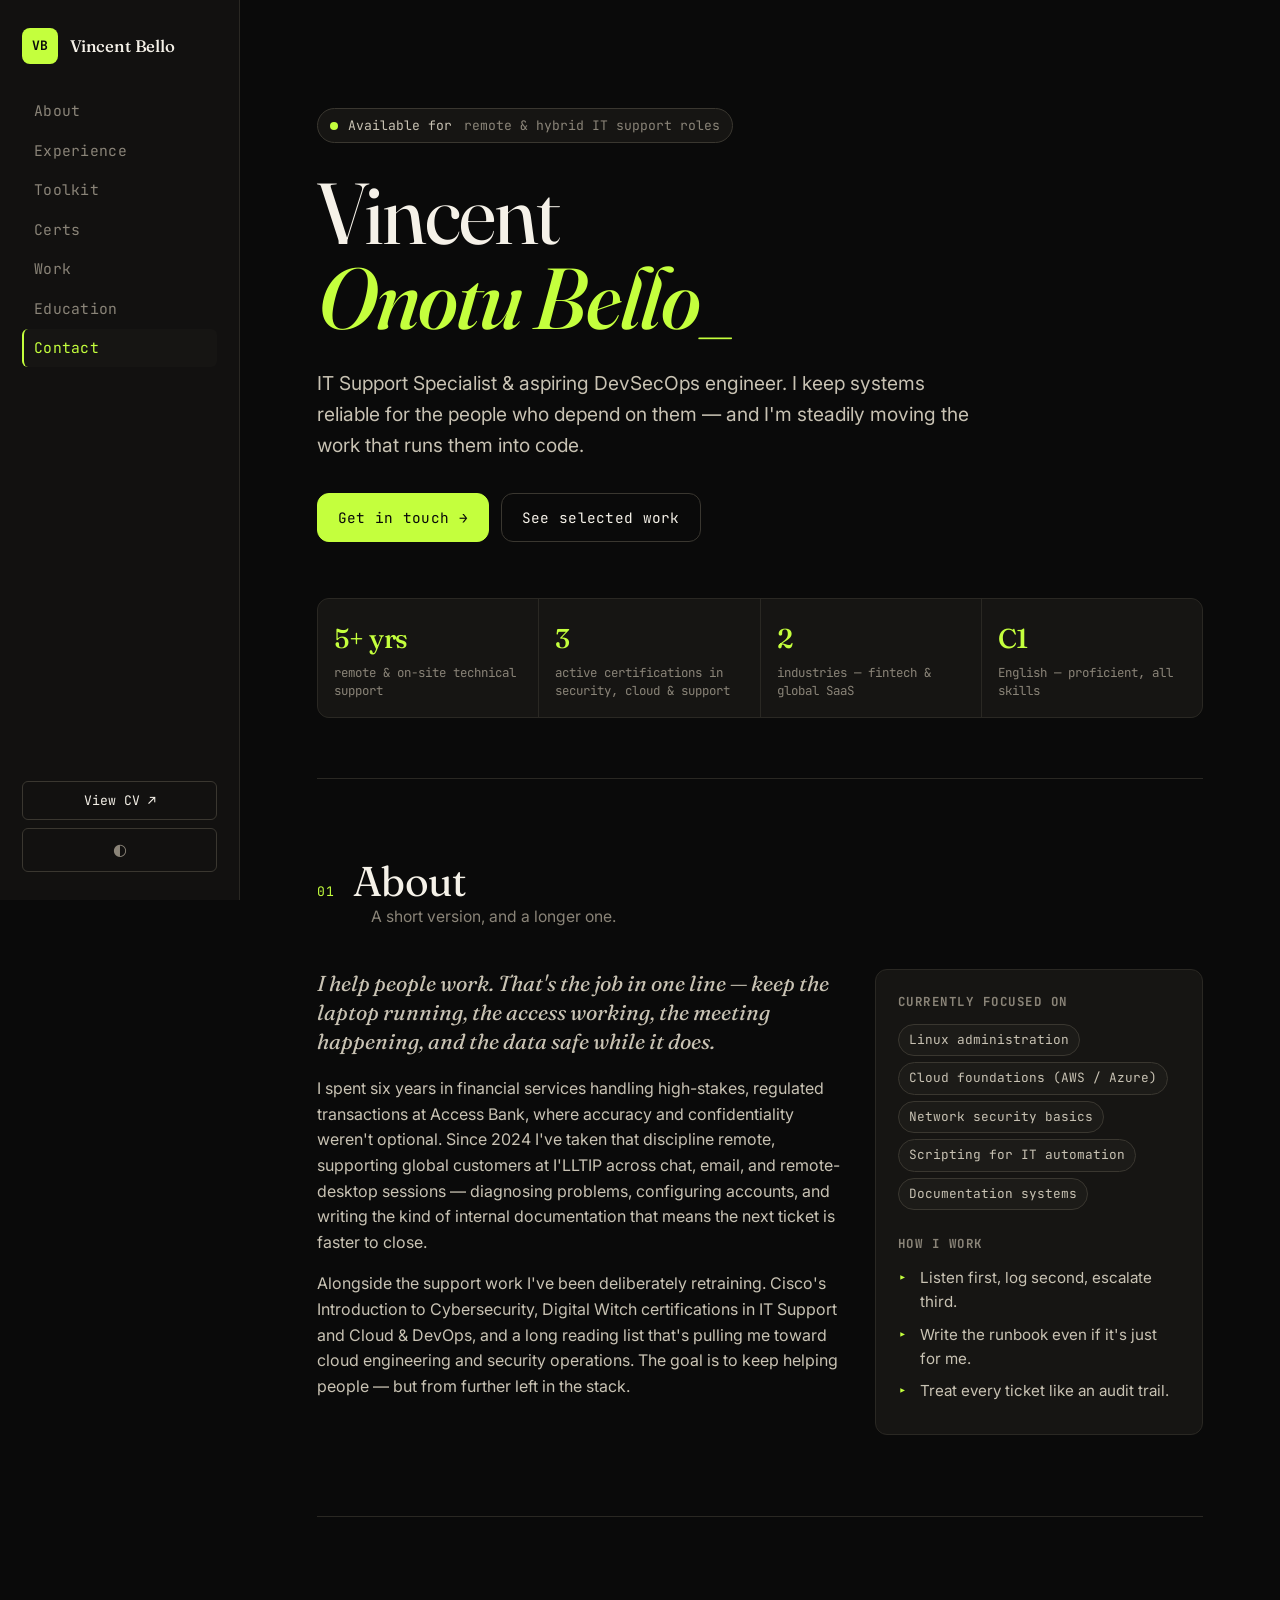
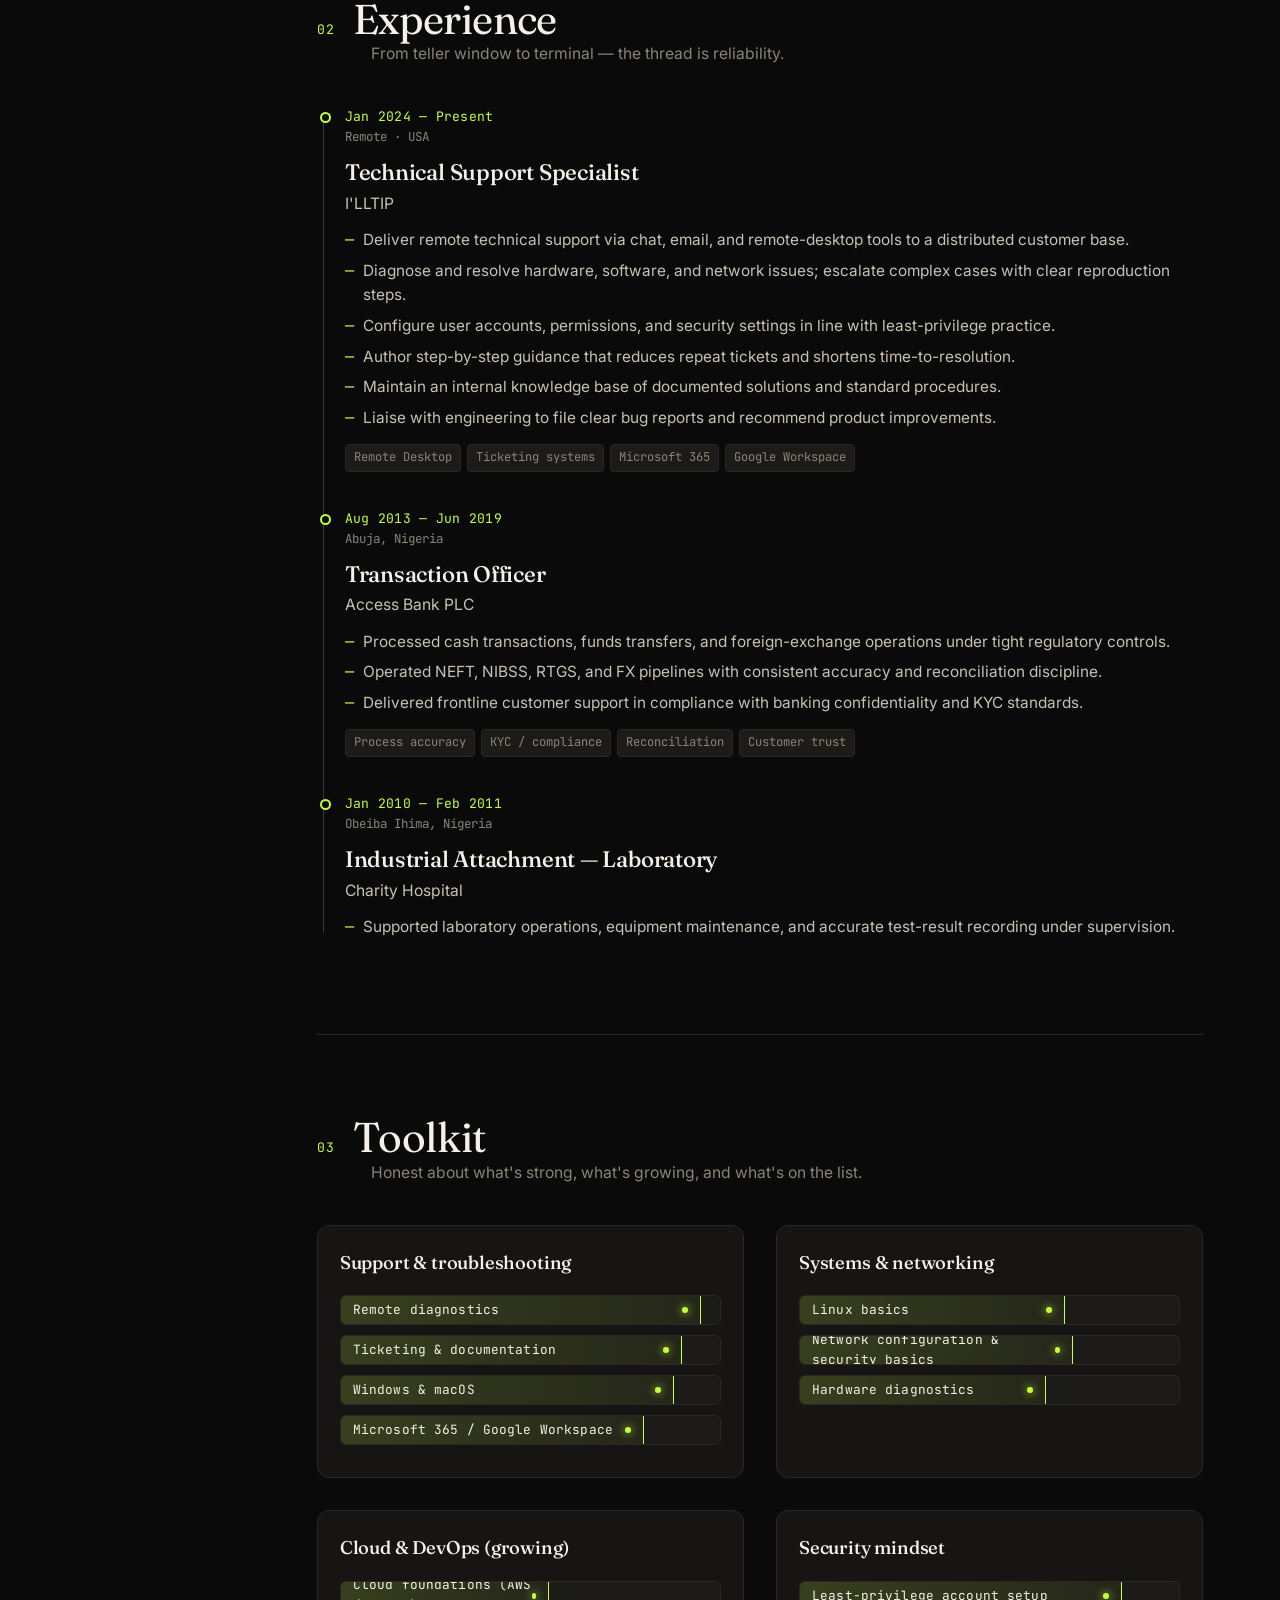
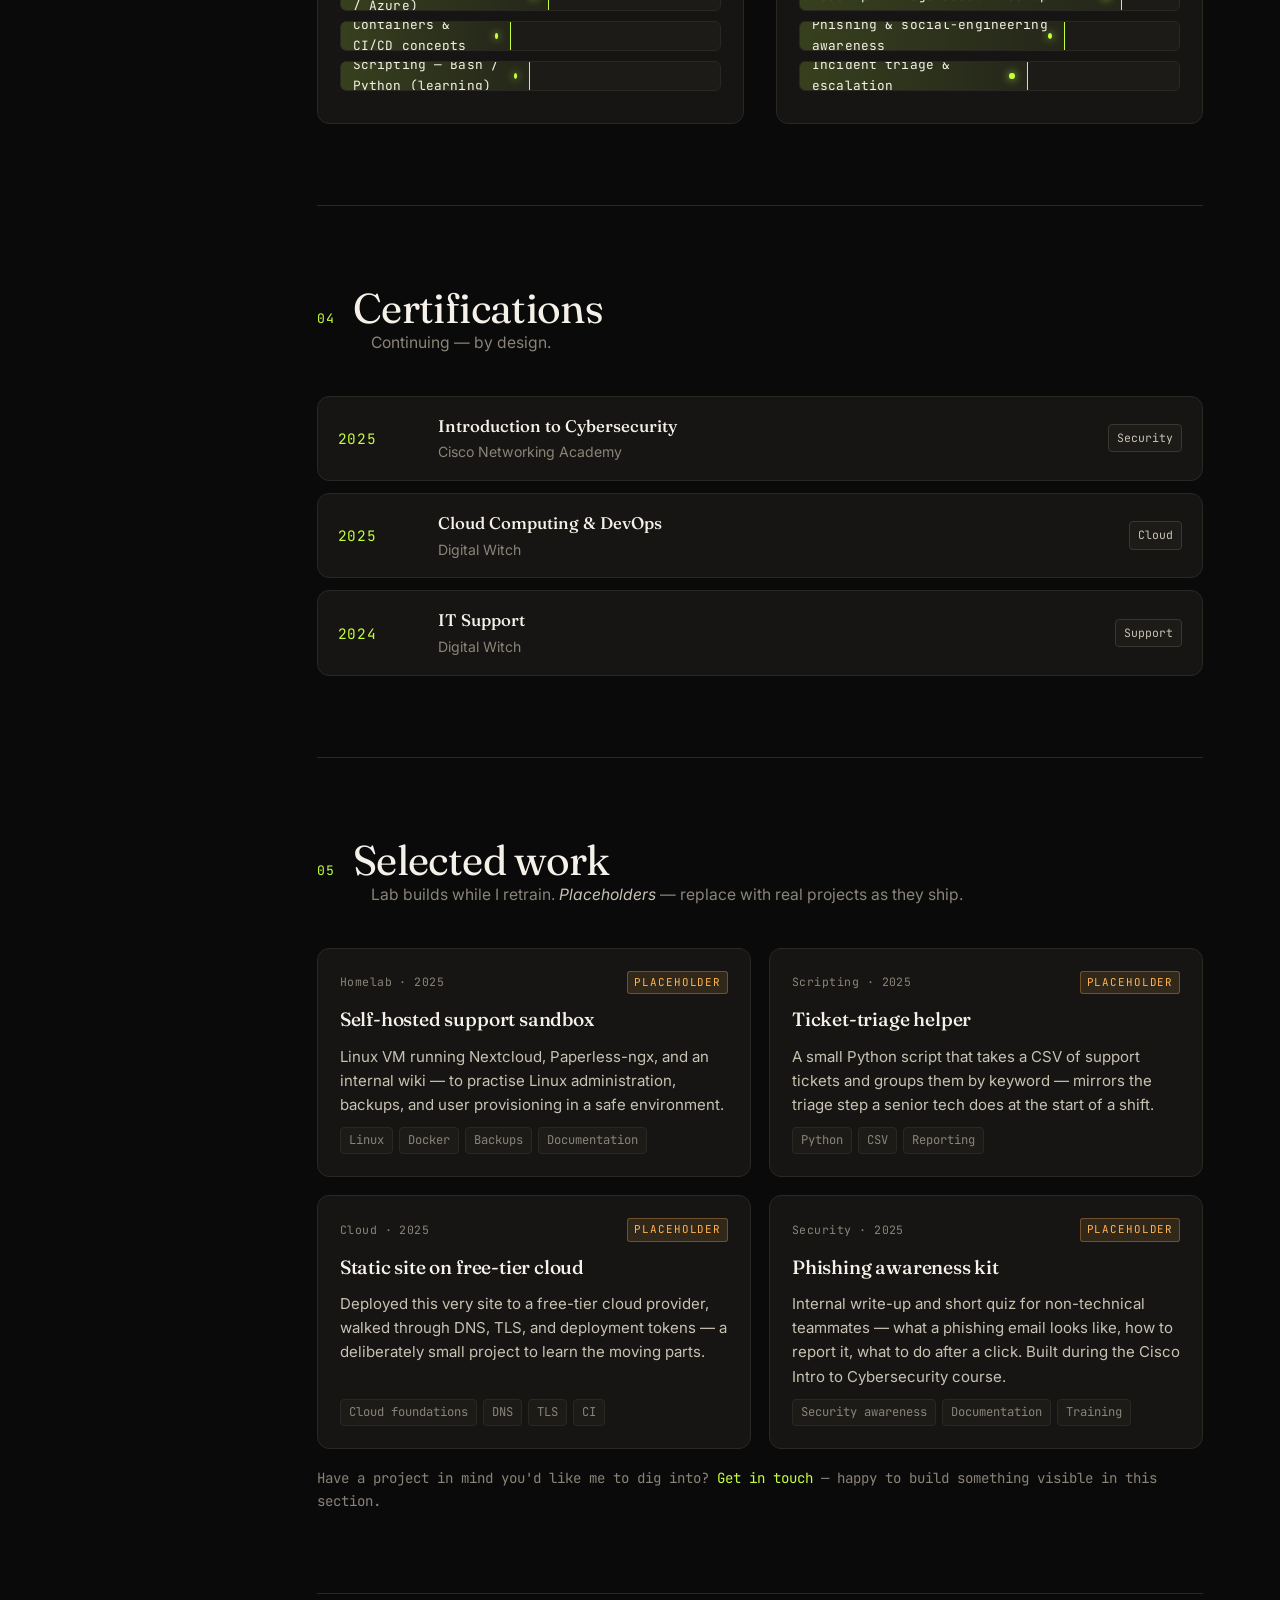
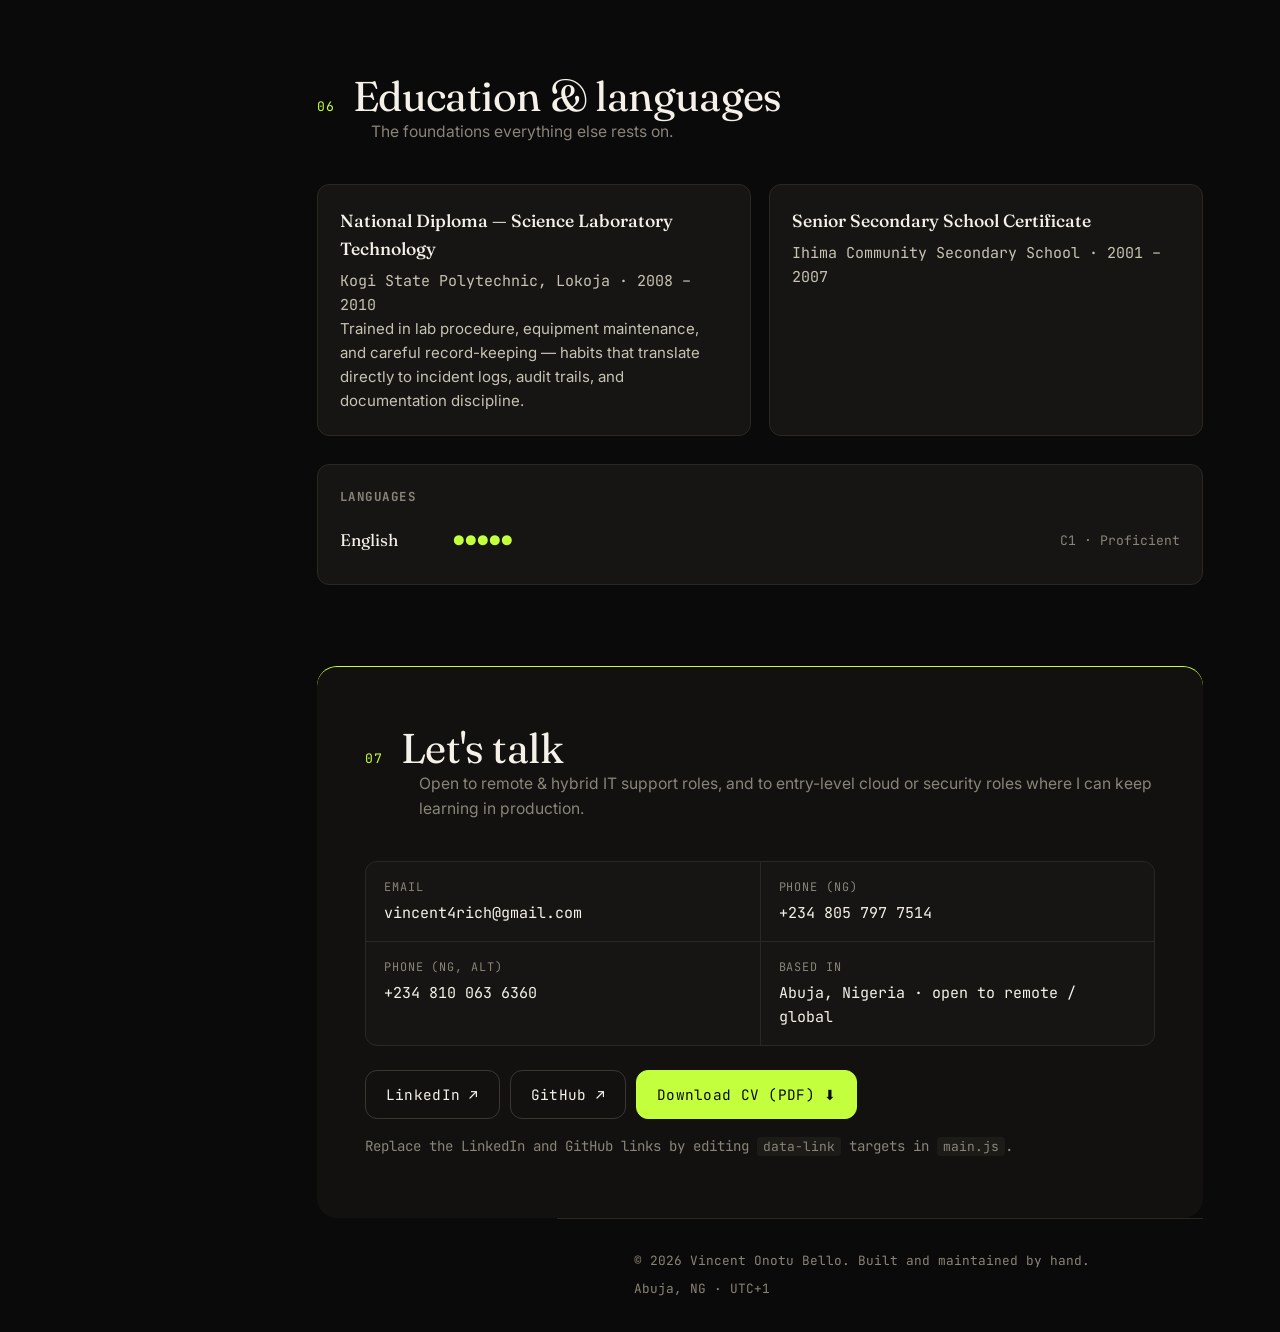
==== index.html @ 82b02435 "Add modern resume + portfolio site Single-page site with CV and portfolio sections. Original design " ====
<!doctype html>
<html lang="en">
<head>
  <meta charset="utf-8" />
  <meta name="viewport" content="width=device-width, initial-scale=1, viewport-fit=cover" />
  <meta name="theme-color" content="#0a0a0a" />
  <title>Vincent Onotu Bello — IT Support, Cloud &amp; Cybersecurity</title>
  <meta name="description" content="Vincent Onotu Bello — IT Support Specialist and aspiring DevSecOps engineer. Remote troubleshooting, cloud fundamentals, and security-first support for global teams." />
  <meta name="author" content="Vincent Onotu Bello" />
  <meta property="og:type" content="website" />
  <meta property="og:title" content="Vincent Onotu Bello — IT Support, Cloud &amp; Cybersecurity" />
  <meta property="og:description" content="Remote-first technical support specialist transitioning into cloud and cybersecurity engineering." />

  <link rel="preconnect" href="https://fonts.googleapis.com" />
  <link rel="preconnect" href="https://fonts.gstatic.com" crossorigin />
  <link href="https://fonts.googleapis.com/css2?family=Fraunces:opsz,wght@9..144,400;9..144,500;9..144,700&family=Inter:wght@400;500;600;700&family=JetBrains+Mono:wght@400;500&display=swap" rel="stylesheet" />

  <link rel="stylesheet" href="styles.css" />
  <link rel="icon" href="data:image/svg+xml,%3Csvg xmlns='http://www.w3.org/2000/svg' viewBox='0 0 32 32'%3E%3Crect width='32' height='32' rx='8' fill='%230a0a0a'/%3E%3Ctext x='16' y='22' font-family='monospace' font-size='16' font-weight='700' text-anchor='middle' fill='%23c4ff3d'%3EVB%3C/text%3E%3C/svg%3E" />
</head>
<body>
  <a class="skip-link" href="#main">Skip to content</a>

  <aside class="rail" aria-label="Primary navigation">
    <a href="#top" class="rail__brand" aria-label="Vincent Bello — home">
      <span class="rail__brand-mark" aria-hidden="true">VB</span>
      <span class="rail__brand-text">Vincent Bello</span>
    </a>
    <nav class="rail__nav">
      <a href="#about" data-nav>About</a>
      <a href="#experience" data-nav>Experience</a>
      <a href="#toolkit" data-nav>Toolkit</a>
      <a href="#certs" data-nav>Certs</a>
      <a href="#work" data-nav>Work</a>
      <a href="#education" data-nav>Education</a>
      <a href="#contact" data-nav>Contact</a>
    </nav>
    <div class="rail__foot">
      <a class="rail__cv" href="cv.html" target="_blank" rel="noopener">View CV ↗</a>
      <button class="rail__theme" type="button" aria-label="Toggle theme" data-theme-toggle>
        <span aria-hidden="true">◐</span>
      </button>
    </div>
  </aside>

  <main id="main">
    <header id="top" class="hero">
      <div class="hero__meta">
        <span class="status-dot" aria-hidden="true"></span>
        <span><span class="status-dot__label">Available for</span> remote &amp; hybrid IT support roles</span>
      </div>

      <h1 class="hero__title">
        <span class="hero__line">Vincent</span>
        <span class="hero__line hero__line--accent">Onotu Bello<span class="hero__cursor" aria-hidden="true">_</span></span>
      </h1>

      <p class="hero__tag">
        IT Support Specialist &amp; aspiring DevSecOps engineer. I keep systems reliable for the people who depend on them — and I'm steadily moving the work that runs them into code.
      </p>

      <div class="hero__cta">
        <a class="btn btn--primary" href="#contact">Get in touch →</a>
        <a class="btn btn--ghost" href="#work">See selected work</a>
      </div>

      <dl class="hero__stats" aria-label="Quick facts">
        <div><dt>5+ yrs</dt><dd>remote &amp; on-site technical support</dd></div>
        <div><dt>3</dt><dd>active certifications in security, cloud &amp; support</dd></div>
        <div><dt>2</dt><dd>industries — fintech &amp; global SaaS</dd></div>
        <div><dt>C1</dt><dd>English — proficient, all skills</dd></div>
      </dl>
    </header>

    <section id="about" class="section">
      <header class="section__head">
        <span class="section__num">01</span>
        <h2 class="section__title">About</h2>
        <p class="section__sub">A short version, and a longer one.</p>
      </header>

      <div class="about">
        <div class="about__card">
          <p class="about__lede">
            I help people work. That's the job in one line — keep the laptop running, the access working, the meeting happening, and the data safe while it does.
          </p>
          <p>
            I spent six years in financial services handling high-stakes, regulated transactions at Access Bank, where accuracy and confidentiality weren't optional. Since 2024 I've taken that discipline remote, supporting global customers at I'LLTIP across chat, email, and remote-desktop sessions — diagnosing problems, configuring accounts, and writing the kind of internal documentation that means the next ticket is faster to close.
          </p>
          <p>
            Alongside the support work I've been deliberately retraining. Cisco's Introduction to Cybersecurity, Digital Witch certifications in IT Support and Cloud &amp; DevOps, and a long reading list that's pulling me toward cloud engineering and security operations. The goal is to keep helping people — but from further left in the stack.
          </p>
        </div>

        <aside class="about__side">
          <h3>Currently focused on</h3>
          <ul class="chips">
            <li>Linux administration</li>
            <li>Cloud foundations (AWS / Azure)</li>
            <li>Network security basics</li>
            <li>Scripting for IT automation</li>
            <li>Documentation systems</li>
          </ul>
          <h3>How I work</h3>
          <ul class="ticks">
            <li>Listen first, log second, escalate third.</li>
            <li>Write the runbook even if it's just for me.</li>
            <li>Treat every ticket like an audit trail.</li>
          </ul>
        </aside>
      </div>
    </section>

    <section id="experience" class="section">
      <header class="section__head">
        <span class="section__num">02</span>
        <h2 class="section__title">Experience</h2>
        <p class="section__sub">From teller window to terminal — the thread is reliability.</p>
      </header>

      <ol class="timeline">
        <li class="timeline__item">
          <div class="timeline__when">Jan 2024 — Present</div>
          <div class="timeline__where">Remote · USA</div>
          <h3 class="timeline__role">Technical Support Specialist</h3>
          <p class="timeline__org">I'LLTIP</p>
          <ul class="timeline__points">
            <li>Deliver remote technical support via chat, email, and remote-desktop tools to a distributed customer base.</li>
            <li>Diagnose and resolve hardware, software, and network issues; escalate complex cases with clear reproduction steps.</li>
            <li>Configure user accounts, permissions, and security settings in line with least-privilege practice.</li>
            <li>Author step-by-step guidance that reduces repeat tickets and shortens time-to-resolution.</li>
            <li>Maintain an internal knowledge base of documented solutions and standard procedures.</li>
            <li>Liaise with engineering to file clear bug reports and recommend product improvements.</li>
          </ul>
          <ul class="tag-list" aria-label="Tools used">
            <li>Remote Desktop</li><li>Ticketing systems</li><li>Microsoft 365</li><li>Google Workspace</li>
          </ul>
        </li>

        <li class="timeline__item">
          <div class="timeline__when">Aug 2013 — Jun 2019</div>
          <div class="timeline__where">Abuja, Nigeria</div>
          <h3 class="timeline__role">Transaction Officer</h3>
          <p class="timeline__org">Access Bank PLC</p>
          <ul class="timeline__points">
            <li>Processed cash transactions, funds transfers, and foreign-exchange operations under tight regulatory controls.</li>
            <li>Operated NEFT, NIBSS, RTGS, and FX pipelines with consistent accuracy and reconciliation discipline.</li>
            <li>Delivered frontline customer support in compliance with banking confidentiality and KYC standards.</li>
          </ul>
          <ul class="tag-list" aria-label="Skills applied">
            <li>Process accuracy</li><li>KYC / compliance</li><li>Reconciliation</li><li>Customer trust</li>
          </ul>
        </li>

        <li class="timeline__item">
          <div class="timeline__when">Jan 2010 — Feb 2011</div>
          <div class="timeline__where">Obeiba Ihima, Nigeria</div>
          <h3 class="timeline__role">Industrial Attachment — Laboratory</h3>
          <p class="timeline__org">Charity Hospital</p>
          <ul class="timeline__points">
            <li>Supported laboratory operations, equipment maintenance, and accurate test-result recording under supervision.</li>
          </ul>
        </li>
      </ol>
    </section>

    <section id="toolkit" class="section">
      <header class="section__head">
        <span class="section__num">03</span>
        <h2 class="section__title">Toolkit</h2>
        <p class="section__sub">Honest about what's strong, what's growing, and what's on the list.</p>
      </header>

      <div class="toolkit">
        <article class="toolkit__group">
          <h3>Support &amp; troubleshooting</h3>
          <div class="bar"><span style="--w:95%"><i>Remote diagnostics</i><b></b></span></div>
          <div class="bar"><span style="--w:90%"><i>Ticketing &amp; documentation</i><b></b></span></div>
          <div class="bar"><span style="--w:88%"><i>Windows &amp; macOS</i><b></b></span></div>
          <div class="bar"><span style="--w:80%"><i>Microsoft 365 / Google Workspace</i><b></b></span></div>
        </article>

        <article class="toolkit__group">
          <h3>Systems &amp; networking</h3>
          <div class="bar"><span style="--w:70%"><i>Linux basics</i><b></b></span></div>
          <div class="bar"><span style="--w:72%"><i>Network configuration &amp; security basics</i><b></b></span></div>
          <div class="bar"><span style="--w:65%"><i>Hardware diagnostics</i><b></b></span></div>
        </article>

        <article class="toolkit__group">
          <h3>Cloud &amp; DevOps (growing)</h3>
          <div class="bar"><span style="--w:55%"><i>Cloud foundations (AWS / Azure)</i><b></b></span></div>
          <div class="bar"><span style="--w:45%"><i>Containers &amp; CI/CD concepts</i><b></b></span></div>
          <div class="bar"><span style="--w:50%"><i>Scripting — Bash / Python (learning)</i><b></b></span></div>
        </article>

        <article class="toolkit__group">
          <h3>Security mindset</h3>
          <div class="bar"><span style="--w:85%"><i>Least-privilege account setup</i><b></b></span></div>
          <div class="bar"><span style="--w:70%"><i>Phishing &amp; social-engineering awareness</i><b></b></span></div>
          <div class="bar"><span style="--w:60%"><i>Incident triage &amp; escalation</i><b></b></span></div>
        </article>
      </div>
    </section>

    <section id="certs" class="section">
      <header class="section__head">
        <span class="section__num">04</span>
        <h2 class="section__title">Certifications</h2>
        <p class="section__sub">Continuing — by design.</p>
      </header>

      <ul class="certs">
        <li>
          <div class="certs__year">2025</div>
          <div>
            <h3>Introduction to Cybersecurity</h3>
            <p>Cisco Networking Academy</p>
          </div>
          <span class="certs__tag">Security</span>
        </li>
        <li>
          <div class="certs__year">2025</div>
          <div>
            <h3>Cloud Computing &amp; DevOps</h3>
            <p>Digital Witch</p>
          </div>
          <span class="certs__tag">Cloud</span>
        </li>
        <li>
          <div class="certs__year">2024</div>
          <div>
            <h3>IT Support</h3>
            <p>Digital Witch</p>
          </div>
          <span class="certs__tag">Support</span>
        </li>
      </ul>
    </section>

    <section id="work" class="section">
      <header class="section__head">
        <span class="section__num">05</span>
        <h2 class="section__title">Selected work</h2>
        <p class="section__sub">Lab builds while I retrain. <em>Placeholders</em> — replace with real projects as they ship.</p>
      </header>

      <div class="grid">
        <article class="card">
          <div class="card__head">
            <span class="card__badge">Homelab · 2025</span>
            <span class="card__pin" title="Placeholder">placeholder</span>
          </div>
          <h3>Self-hosted support sandbox</h3>
          <p>Linux VM running Nextcloud, Paperless-ngx, and an internal wiki — to practise Linux administration, backups, and user provisioning in a safe environment.</p>
          <ul class="tag-list"><li>Linux</li><li>Docker</li><li>Backups</li><li>Documentation</li></ul>
        </article>

        <article class="card">
          <div class="card__head">
            <span class="card__badge">Scripting · 2025</span>
            <span class="card__pin" title="Placeholder">placeholder</span>
          </div>
          <h3>Ticket-triage helper</h3>
          <p>A small Python script that takes a CSV of support tickets and groups them by keyword — mirrors the triage step a senior tech does at the start of a shift.</p>
          <ul class="tag-list"><li>Python</li><li>CSV</li><li>Reporting</li></ul>
        </article>

        <article class="card">
          <div class="card__head">
            <span class="card__badge">Cloud · 2025</span>
            <span class="card__pin" title="Placeholder">placeholder</span>
          </div>
          <h3>Static site on free-tier cloud</h3>
          <p>Deployed this very site to a free-tier cloud provider, walked through DNS, TLS, and deployment tokens — a deliberately small project to learn the moving parts.</p>
          <ul class="tag-list"><li>Cloud foundations</li><li>DNS</li><li>TLS</li><li>CI</li></ul>
        </article>

        <article class="card">
          <div class="card__head">
            <span class="card__badge">Security · 2025</span>
            <span class="card__pin" title="Placeholder">placeholder</span>
          </div>
          <h3>Phishing awareness kit</h3>
          <p>Internal write-up and short quiz for non-technical teammates — what a phishing email looks like, how to report it, what to do after a click. Built during the Cisco Intro to Cybersecurity course.</p>
          <ul class="tag-list"><li>Security awareness</li><li>Documentation</li><li>Training</li></ul>
        </article>
      </div>

      <p class="muted">Have a project in mind you'd like me to dig into? <a href="#contact">Get in touch</a> — happy to build something visible in this section.</p>
    </section>

    <section id="education" class="section">
      <header class="section__head">
        <span class="section__num">06</span>
        <h2 class="section__title">Education &amp; languages</h2>
        <p class="section__sub">The foundations everything else rests on.</p>
      </header>

      <div class="edu">
        <article>
          <h3>National Diploma — Science Laboratory Technology</h3>
          <p class="muted">Kogi State Polytechnic, Lokoja · 2008 – 2010</p>
          <p>Trained in lab procedure, equipment maintenance, and careful record-keeping — habits that translate directly to incident logs, audit trails, and documentation discipline.</p>
        </article>
        <article>
          <h3>Senior Secondary School Certificate</h3>
          <p class="muted">Ihima Community Secondary School · 2001 – 2007</p>
        </article>
      </div>

      <div class="lang">
        <h3>Languages</h3>
        <ul class="lang__list">
          <li><span>English</span><span aria-hidden="true">●●●●●</span><em>C1 · Proficient</em></li>
        </ul>
      </div>
    </section>

    <section id="contact" class="section section--cta">
      <header class="section__head">
        <span class="section__num">07</span>
        <h2 class="section__title">Let's talk</h2>
        <p class="section__sub">Open to remote &amp; hybrid IT support roles, and to entry-level cloud or security roles where I can keep learning in production.</p>
      </header>

      <div class="contact">
        <a class="contact__row" href="mailto:vincent4rich@gmail.com">
          <span class="contact__label">Email</span>
          <span class="contact__value">vincent4rich@gmail.com</span>
        </a>
        <a class="contact__row" href="tel:+2348057977514">
          <span class="contact__label">Phone (NG)</span>
          <span class="contact__value">+234 805 797 7514</span>
        </a>
        <a class="contact__row" href="tel:+234810636360">
          <span class="contact__label">Phone (NG, alt)</span>
          <span class="contact__value">+234 810 063 6360</span>
        </a>
        <div class="contact__row">
          <span class="contact__label">Based in</span>
          <span class="contact__value">Abuja, Nigeria · open to remote / global</span>
        </div>
      </div>

      <div class="contact__socials">
        <a class="btn btn--ghost" href="#" data-link="linkedin" rel="noopener">LinkedIn ↗</a>
        <a class="btn btn--ghost" href="#" data-link="github" rel="noopener">GitHub ↗</a>
        <a class="btn btn--primary" href="cv.html" target="_blank" rel="noopener">Download CV (PDF) ⬇</a>
      </div>
      <p class="muted contact__note">Replace the LinkedIn and GitHub links by editing <code>data-link</code> targets in <code>main.js</code>.</p>
    </section>

    <footer class="foot">
      <p>© <span data-year>2025</span> Vincent Onotu Bello. Built and maintained by hand.</p>
      <p class="foot__meta">Abuja, NG · UTC+1</p>
    </footer>
  </main>

  <script src="main.js" defer></script>
</body>
</html>
---- styles.css ----
/* =========================================================
   Vincent Onotu Bello — Resume + Portfolio
   Original design. Dark editorial with lime accent.
   ========================================================= */

:root {
  /* color tokens */
  --bg: #0a0a0a;
  --bg-soft: #121110;
  --surface: #161513;
  --surface-2: #1c1b18;
  --ink: #f5f1e8;
  --ink-2: #c8c2b3;
  --ink-3: #8a8478;
  --rule: #2a2823;
  --rule-2: #3a3730;
  --accent: #c4ff3d;
  --accent-ink: #0a0a0a;
  --warn: #ffb454;
  --danger: #ff5d5d;
  --link: var(--accent);

  /* type */
  --serif: 'Fraunces', Georgia, 'Times New Roman', serif;
  --sans: 'Inter', -apple-system, BlinkMacSystemFont, 'Segoe UI', sans-serif;
  --mono: 'JetBrains Mono', ui-monospace, 'SF Mono', Menlo, monospace;

  /* rhythm */
  --rail-w: 240px;
  --content-max: 920px;
  --r-sm: 6px;
  --r-md: 12px;
  --r-lg: 20px;
}

[data-theme="light"] {
  --bg: #f5f1e8;
  --bg-soft: #ece6d6;
  --surface: #ffffff;
  --surface-2: #faf6ec;
  --ink: #161513;
  --ink-2: #2f2c26;
  --ink-3: #6b665b;
  --rule: #d9d3c0;
  --rule-2: #c7c1ae;
  --accent: #4d8b00;
  --accent-ink: #f5f1e8;
}

/* ---------- reset ---------- */
*, *::before, *::after { box-sizing: border-box; }
html, body { margin: 0; padding: 0; }
html { -webkit-text-size-adjust: 100%; scroll-behavior: smooth; }
body {
  font-family: var(--sans);
  font-size: 16px;
  line-height: 1.6;
  color: var(--ink);
  background: var(--bg);
  -webkit-font-smoothing: antialiased;
  text-rendering: optimizeLegibility;
  min-height: 100vh;
}
img, svg { max-width: 100%; display: block; }
a { color: var(--link); text-decoration: none; text-underline-offset: 3px; }
a:hover { text-decoration: underline; }
button { font: inherit; cursor: pointer; }
ul, ol { margin: 0; padding: 0; list-style: none; }
h1, h2, h3, h4, p, dl, dd { margin: 0; }
code { font-family: var(--mono); font-size: .92em; background: var(--surface-2); padding: 1px 6px; border-radius: 4px; }
hr { border: 0; border-top: 1px solid var(--rule); margin: 2rem 0; }
em { font-style: italic; color: var(--ink-2); }

/* skip link */
.skip-link {
  position: absolute; left: -9999px; top: 0;
  background: var(--accent); color: var(--accent-ink);
  padding: .6rem 1rem; z-index: 1000; border-radius: 0 0 var(--r-sm) 0;
}
.skip-link:focus { left: 0; }

/* =========================================================
   RAIL (left fixed nav)
   ========================================================= */
.rail {
  position: fixed; inset: 0 auto 0 0; width: var(--rail-w);
  background: var(--bg-soft);
  border-right: 1px solid var(--rule);
  padding: 28px 22px;
  display: flex; flex-direction: column; gap: 28px;
  z-index: 50;
}
.rail__brand {
  display: flex; align-items: center; gap: 12px;
  font-family: var(--serif); font-weight: 500;
  font-size: 1.05rem; color: var(--ink); letter-spacing: -.01em;
}
.rail__brand:hover { text-decoration: none; }
.rail__brand-mark {
  width: 36px; height: 36px; border-radius: 8px;
  background: var(--accent); color: var(--accent-ink);
  display: grid; place-items: center;
  font-family: var(--mono); font-weight: 700; font-size: 13px;
  letter-spacing: .02em;
}
.rail__brand-text { white-space: nowrap; overflow: hidden; text-overflow: ellipsis; }

.rail__nav { display: flex; flex-direction: column; gap: 2px; flex: 1; }
.rail__nav a {
  color: var(--ink-3);
  font-size: .92rem;
  padding: 7px 10px;
  border-radius: var(--r-sm);
  border-left: 2px solid transparent;
  transition: color .15s, background .15s, border-color .15s;
  font-family: var(--mono);
  letter-spacing: .02em;
}
.rail__nav a:hover { color: var(--ink); background: var(--surface); text-decoration: none; }
.rail__nav a.is-active {
  color: var(--accent); border-left-color: var(--accent); background: var(--surface);
}

.rail__foot { display: flex; flex-direction: column; gap: 8px; }
.rail__cv {
  font-family: var(--mono); font-size: .82rem;
  color: var(--ink); padding: 8px 10px;
  border: 1px solid var(--rule-2); border-radius: var(--r-sm);
  text-align: center;
}
.rail__cv:hover { border-color: var(--accent); color: var(--accent); text-decoration: none; }
.rail__theme {
  background: transparent; color: var(--ink-3);
  border: 1px solid var(--rule-2); border-radius: var(--r-sm);
  padding: 8px; font-size: 1rem;
}
.rail__theme:hover { color: var(--accent); border-color: var(--accent); }

/* =========================================================
   MAIN
   ========================================================= */
main { margin-left: var(--rail-w); padding: 0 clamp(24px, 6vw, 80px); max-width: calc(var(--content-max) + var(--rail-w)); }

/* =========================================================
   HERO
   ========================================================= */
.hero { padding: clamp(60px, 12vh, 140px) 0 60px; max-width: var(--content-max); }
.hero__meta {
  display: inline-flex; align-items: center; gap: 10px;
  font-family: var(--mono); font-size: .82rem;
  color: var(--ink-3);
  border: 1px solid var(--rule-2);
  padding: 6px 12px; border-radius: 999px;
  margin-bottom: 28px;
  background: var(--surface);
}
.status-dot {
  width: 8px; height: 8px; border-radius: 50%;
  background: var(--accent);
  box-shadow: 0 0 0 0 rgba(196,255,61,.7);
  animation: pulse 2.4s infinite;
}
@keyframes pulse {
  0%   { box-shadow: 0 0 0 0 rgba(196,255,61,.55); }
  70%  { box-shadow: 0 0 0 8px rgba(196,255,61,0); }
  100% { box-shadow: 0 0 0 0 rgba(196,255,61,0); }
}
.status-dot__label { color: var(--ink-2); margin-right: 4px; }

.hero__title {
  font-family: var(--serif);
  font-weight: 400;
  font-size: clamp(2.6rem, 7vw, 5.4rem);
  line-height: .98;
  letter-spacing: -.02em;
  margin-bottom: 28px;
}
.hero__line { display: block; }
.hero__line--accent {
  color: var(--accent);
  font-style: italic;
  font-weight: 500;
}
.hero__cursor {
  display: inline-block;
  margin-left: 4px;
  animation: blink 1.1s steps(2) infinite;
  color: var(--accent);
}
@keyframes blink { 50% { opacity: 0; } }

.hero__tag {
  font-size: clamp(1.05rem, 1.6vw, 1.2rem);
  color: var(--ink-2);
  max-width: 56ch;
  margin-bottom: 32px;
}

.hero__cta { display: flex; flex-wrap: wrap; gap: 12px; margin-bottom: 56px; }

.btn {
  display: inline-flex; align-items: center; gap: 6px;
  padding: 12px 20px; border-radius: var(--r-md);
  font-family: var(--mono); font-size: .9rem;
  letter-spacing: .02em;
  border: 1px solid transparent;
  transition: transform .12s ease, background .15s, color .15s, border-color .15s;
}
.btn:hover { text-decoration: none; transform: translateY(-1px); }
.btn--primary {
  background: var(--accent); color: var(--accent-ink); border-color: var(--accent);
}
.btn--primary:hover { background: transparent; color: var(--accent); }
.btn--ghost {
  background: transparent; color: var(--ink); border-color: var(--rule-2);
}
.btn--ghost:hover { border-color: var(--accent); color: var(--accent); }

.hero__stats {
  display: grid; grid-template-columns: repeat(4, 1fr);
  gap: 1px; background: var(--rule);
  border: 1px solid var(--rule); border-radius: var(--r-md); overflow: hidden;
}
.hero__stats > div { background: var(--surface); padding: 18px 16px; }
.hero__stats dt {
  font-family: var(--serif); font-size: 1.7rem; color: var(--accent);
  font-weight: 500; letter-spacing: -.02em; margin-bottom: 4px;
}
.hero__stats dd {
  font-family: var(--mono); font-size: .78rem; color: var(--ink-3);
  line-height: 1.4;
}

/* =========================================================
   SECTIONS
   ========================================================= */
.section { padding: clamp(60px, 9vh, 100px) 0; max-width: var(--content-max); border-top: 1px solid var(--rule); }
.section--cta { border-top-color: var(--accent); }
.section__head { display: grid; grid-template-columns: auto auto 1fr; align-items: baseline; gap: 16px; margin-bottom: 40px; column-gap: 18px; }
.section__num {
  font-family: var(--mono); font-size: .82rem; color: var(--accent);
  letter-spacing: .08em;
}
.section__title {
  font-family: var(--serif); font-weight: 400;
  font-size: clamp(1.8rem, 3.6vw, 2.6rem);
  letter-spacing: -.015em; line-height: 1.05;
}
.section__sub {
  color: var(--ink-3);
  font-size: .98rem;
  grid-column: 1 / -1;
  margin-top: -16px;
  margin-left: calc(36px + 18px); /* under num + title gap */
}

/* =========================================================
   ABOUT
   ========================================================= */
.about { display: grid; grid-template-columns: 1.6fr 1fr; gap: 32px; align-items: start; }
.about__card p { color: var(--ink-2); margin-bottom: 16px; }
.about__lede {
  font-family: var(--serif); font-size: 1.35rem; line-height: 1.35;
  color: var(--ink); font-style: italic; margin-bottom: 20px !important;
}
.about__side {
  background: var(--surface); border: 1px solid var(--rule);
  border-radius: var(--r-md); padding: 22px;
}
.about__side h3 {
  font-family: var(--mono); font-size: .78rem; letter-spacing: .12em;
  text-transform: uppercase; color: var(--ink-3); margin-bottom: 12px;
}
.about__side h3:not(:first-child) { margin-top: 24px; }
.chips { display: flex; flex-wrap: wrap; gap: 6px; }
.chips li {
  font-family: var(--mono); font-size: .8rem;
  padding: 5px 10px; border-radius: 999px;
  background: var(--surface-2); color: var(--ink-2);
  border: 1px solid var(--rule-2);
}
.ticks li {
  position: relative; padding-left: 22px;
  color: var(--ink-2); margin-bottom: 8px; font-size: .95rem;
}
.ticks li::before {
  content: '▸'; position: absolute; left: 0; top: 0;
  color: var(--accent); font-family: var(--mono);
}

/* =========================================================
   TIMELINE
   ========================================================= */
.timeline { position: relative; padding-left: 28px; }
.timeline::before {
  content: ''; position: absolute; left: 6px; top: 6px; bottom: 6px;
  width: 1px; background: var(--rule-2);
}
.timeline__item { position: relative; padding-bottom: 36px; }
.timeline__item:last-child { padding-bottom: 0; }
.timeline__item::before {
  content: ''; position: absolute; left: -25px; top: 6px;
  width: 11px; height: 11px; border-radius: 50%;
  background: var(--bg); border: 2px solid var(--accent);
}
.timeline__when {
  font-family: var(--mono); font-size: .82rem; color: var(--accent);
  letter-spacing: .02em;
}
.timeline__where { font-family: var(--mono); font-size: .78rem; color: var(--ink-3); margin-bottom: 8px; }
.timeline__role {
  font-family: var(--serif); font-size: 1.4rem; font-weight: 500;
  letter-spacing: -.01em; margin-top: 4px;
}
.timeline__org { color: var(--ink-2); margin-bottom: 12px; font-size: .98rem; }
.timeline__points { margin-bottom: 14px; }
.timeline__points li {
  position: relative; padding-left: 18px;
  color: var(--ink-2); margin-bottom: 6px; font-size: .96rem;
}
.timeline__points li::before {
  content: '—'; position: absolute; left: 0; top: 0;
  color: var(--accent); font-family: var(--mono);
}

/* =========================================================
   TAG LIST
   ========================================================= */
.tag-list { display: flex; flex-wrap: wrap; gap: 6px; }
.tag-list li {
  font-family: var(--mono); font-size: .76rem;
  padding: 3px 8px; border-radius: 4px;
  background: var(--surface-2); color: var(--ink-3);
  border: 1px solid var(--rule);
}

/* =========================================================
   TOOLKIT (skill bars)
   ========================================================= */
.toolkit { display: grid; grid-template-columns: 1fr 1fr; gap: 32px; }
.toolkit__group {
  background: var(--surface); border: 1px solid var(--rule);
  border-radius: var(--r-md); padding: 22px;
}
.toolkit__group h3 {
  font-family: var(--serif); font-size: 1.15rem; font-weight: 500;
  margin-bottom: 18px; letter-spacing: -.01em;
}
.bar {
  position: relative;
  height: 30px;
  background: var(--surface-2);
  border-radius: var(--r-sm);
  margin-bottom: 10px;
  overflow: hidden;
  border: 1px solid var(--rule);
}
.bar > span {
  position: absolute; inset: 0; width: var(--w, 50%);
  background: linear-gradient(90deg, rgba(196,255,61,.16), rgba(196,255,61,.05));
  border-right: 1px solid var(--accent);
  display: flex; align-items: center; justify-content: space-between;
  padding: 0 12px;
}
.bar i {
  font-style: normal; font-family: var(--mono); font-size: .8rem;
  color: var(--ink); letter-spacing: .01em;
}
.bar b {
  display: block; width: 6px; height: 6px; border-radius: 50%;
  background: var(--accent); box-shadow: 0 0 8px var(--accent);
}

/* =========================================================
   CERTS
   ========================================================= */
.certs { display: grid; gap: 12px; }
.certs li {
  display: grid; grid-template-columns: 80px 1fr auto;
  align-items: center; gap: 20px;
  background: var(--surface); border: 1px solid var(--rule);
  border-radius: var(--r-md); padding: 16px 20px;
  transition: border-color .15s, transform .15s;
}
.certs li:hover { border-color: var(--accent); transform: translateY(-1px); }
.certs__year {
  font-family: var(--mono); font-size: .9rem; color: var(--accent);
  letter-spacing: .04em;
}
.certs h3 { font-family: var(--serif); font-size: 1.05rem; font-weight: 500; margin-bottom: 2px; }
.certs p { font-size: .88rem; color: var(--ink-3); margin: 0; }
.certs__tag {
  font-family: var(--mono); font-size: .72rem;
  padding: 4px 8px; border-radius: 4px;
  background: var(--surface-2); color: var(--ink-2);
  border: 1px solid var(--rule-2);
}

/* =========================================================
   CARDS (work)
   ========================================================= */
.grid {
  display: grid; grid-template-columns: repeat(2, 1fr); gap: 18px;
  margin-bottom: 18px;
}
.card {
  background: var(--surface); border: 1px solid var(--rule);
  border-radius: var(--r-md); padding: 22px;
  display: flex; flex-direction: column; gap: 10px;
  transition: border-color .15s, transform .15s;
  position: relative; overflow: hidden;
}
.card::after {
  content: ''; position: absolute; left: 0; top: 0; bottom: 0;
  width: 3px; background: var(--accent);
  transform: scaleY(0); transform-origin: top;
  transition: transform .25s ease;
}
.card:hover { border-color: var(--accent); transform: translateY(-2px); }
.card:hover::after { transform: scaleY(1); }
.card__head { display: flex; justify-content: space-between; align-items: center; }
.card__badge {
  font-family: var(--mono); font-size: .72rem;
  color: var(--ink-3); letter-spacing: .04em;
}
.card__pin {
  font-family: var(--mono); font-size: .68rem;
  padding: 2px 6px; border-radius: 3px;
  background: rgba(255,180,84,.12); color: var(--warn);
  border: 1px solid rgba(255,180,84,.3);
  text-transform: uppercase; letter-spacing: .08em;
}
.card h3 { font-family: var(--serif); font-size: 1.2rem; font-weight: 500; letter-spacing: -.01em; }
.card p { color: var(--ink-2); font-size: .94rem; }
.card .tag-list { margin-top: auto; }

/* =========================================================
   EDUCATION + LANGS
   ========================================================= */
.edu { display: grid; grid-template-columns: 1fr 1fr; gap: 18px; margin-bottom: 28px; }
.edu article {
  background: var(--surface); border: 1px solid var(--rule);
  border-radius: var(--r-md); padding: 22px;
}
.edu h3 { font-family: var(--serif); font-size: 1.1rem; font-weight: 500; margin-bottom: 6px; }
.edu p { font-size: .94rem; color: var(--ink-2); }
.muted { color: var(--ink-3); font-size: .88rem; font-family: var(--mono); }

.lang { background: var(--surface); border: 1px solid var(--rule); border-radius: var(--r-md); padding: 22px; }
.lang h3 {
  font-family: var(--mono); font-size: .78rem; letter-spacing: .12em;
  text-transform: uppercase; color: var(--ink-3); margin-bottom: 12px;
}
.lang__list { display: flex; flex-direction: column; gap: 8px; }
.lang__list li {
  display: grid; grid-template-columns: 100px 1fr auto;
  align-items: center; gap: 14px;
  padding: 8px 0; border-bottom: 1px dashed var(--rule);
}
.lang__list li:last-child { border-bottom: 0; }
.lang__list span:first-child { font-family: var(--serif); font-size: 1.05rem; }
.lang__list span[aria-hidden] { font-family: var(--mono); letter-spacing: 2px; color: var(--accent); }
.lang__list em { font-style: normal; font-family: var(--mono); font-size: .82rem; color: var(--ink-3); }

/* =========================================================
   CONTACT
   ========================================================= */
.section--cta { background: var(--bg-soft); border-radius: var(--r-lg); padding: 60px clamp(24px, 4vw, 48px); }
.contact { display: grid; grid-template-columns: repeat(2, 1fr); gap: 1px; background: var(--rule); border: 1px solid var(--rule); border-radius: var(--r-md); overflow: hidden; margin-bottom: 24px; }
.contact__row {
  background: var(--surface); padding: 16px 18px;
  display: flex; flex-direction: column; gap: 4px;
  color: var(--ink); transition: background .15s;
}
.contact__row:hover { background: var(--surface-2); text-decoration: none; }
.contact__label { font-family: var(--mono); font-size: .74rem; color: var(--ink-3); letter-spacing: .08em; text-transform: uppercase; }
.contact__value { font-family: var(--mono); font-size: .94rem; color: var(--ink); word-break: break-word; }

.contact__socials { display: flex; flex-wrap: wrap; gap: 10px; }
.contact__note { margin-top: 16px; }

/* =========================================================
   FOOTER
   ========================================================= */
.foot {
  margin-left: var(--rail-w);
  padding: 32px clamp(24px, 6vw, 80px);
  border-top: 1px solid var(--rule);
  display: flex; flex-wrap: wrap; gap: 8px; justify-content: space-between;
  font-family: var(--mono); font-size: .8rem; color: var(--ink-3);
  max-width: calc(var(--content-max) + var(--rail-w));
}
.foot p { margin: 0; }

/* =========================================================
   RESPONSIVE
   ========================================================= */
@media (max-width: 960px) {
  :root { --rail-w: 0px; }
  .rail {
    position: sticky; top: 0; inset: auto;
    width: 100%; height: auto;
    flex-direction: row; align-items: center; gap: 14px;
    padding: 12px 18px;
    border-right: 0; border-bottom: 1px solid var(--rule);
    overflow-x: auto;
  }
  .rail__brand-text { display: none; }
  .rail__nav { flex-direction: row; gap: 4px; flex: 1; overflow-x: auto; }
  .rail__nav a { white-space: nowrap; border-left: 0; border-bottom: 2px solid transparent; }
  .rail__nav a.is-active { border-left: 0; border-bottom-color: var(--accent); }
  .rail__foot { flex-direction: row; }
  .rail__cv { white-space: nowrap; }
  main { margin-left: 0; }
  .foot { margin-left: 0; }
  .about { grid-template-columns: 1fr; }
  .toolkit { grid-template-columns: 1fr; }
  .grid { grid-template-columns: 1fr; }
  .edu { grid-template-columns: 1fr; }
  .contact { grid-template-columns: 1fr; }
  .hero__stats { grid-template-columns: repeat(2, 1fr); }
  .section__head { grid-template-columns: auto 1fr; }
  .section__sub { margin-left: 0; }
}

@media (max-width: 520px) {
  .hero__stats { grid-template-columns: 1fr; }
  .certs li { grid-template-columns: 60px 1fr; }
  .certs__tag { grid-column: 2; justify-self: start; margin-top: 4px; }
}

/* =========================================================
   PRINT — cv.html
   ========================================================= */
@media print {
  :root { --bg: #fff; --bg-soft: #fff; --surface: #fff; --surface-2: #f4f4f4;
          --ink: #000; --ink-2: #222; --ink-3: #555; --rule: #ddd; --rule-2: #ccc;
          --accent: #2d6a00; --accent-ink: #fff; }
  body { font-size: 11pt; line-height: 1.45; }
  .rail, .foot, .no-print, .contact__note { display: none !important; }
  main { margin: 0; padding: 0; max-width: 100%; }
  a { color: #000; text-decoration: none; }
  .section { padding: 18pt 0; border-top: 1px solid #ccc; page-break-inside: avoid; }
  .hero { padding: 0 0 18pt; }
  .hero__title { font-size: 28pt; }
  .btn, .contact__socials { display: none; }
  .card, .toolkit__group, .certs li, .edu article, .lang, .about__side {
    border: 1px solid #ccc; background: #fff; page-break-inside: avoid;
  }
  .bar > span { background: #eef5e6; }
}
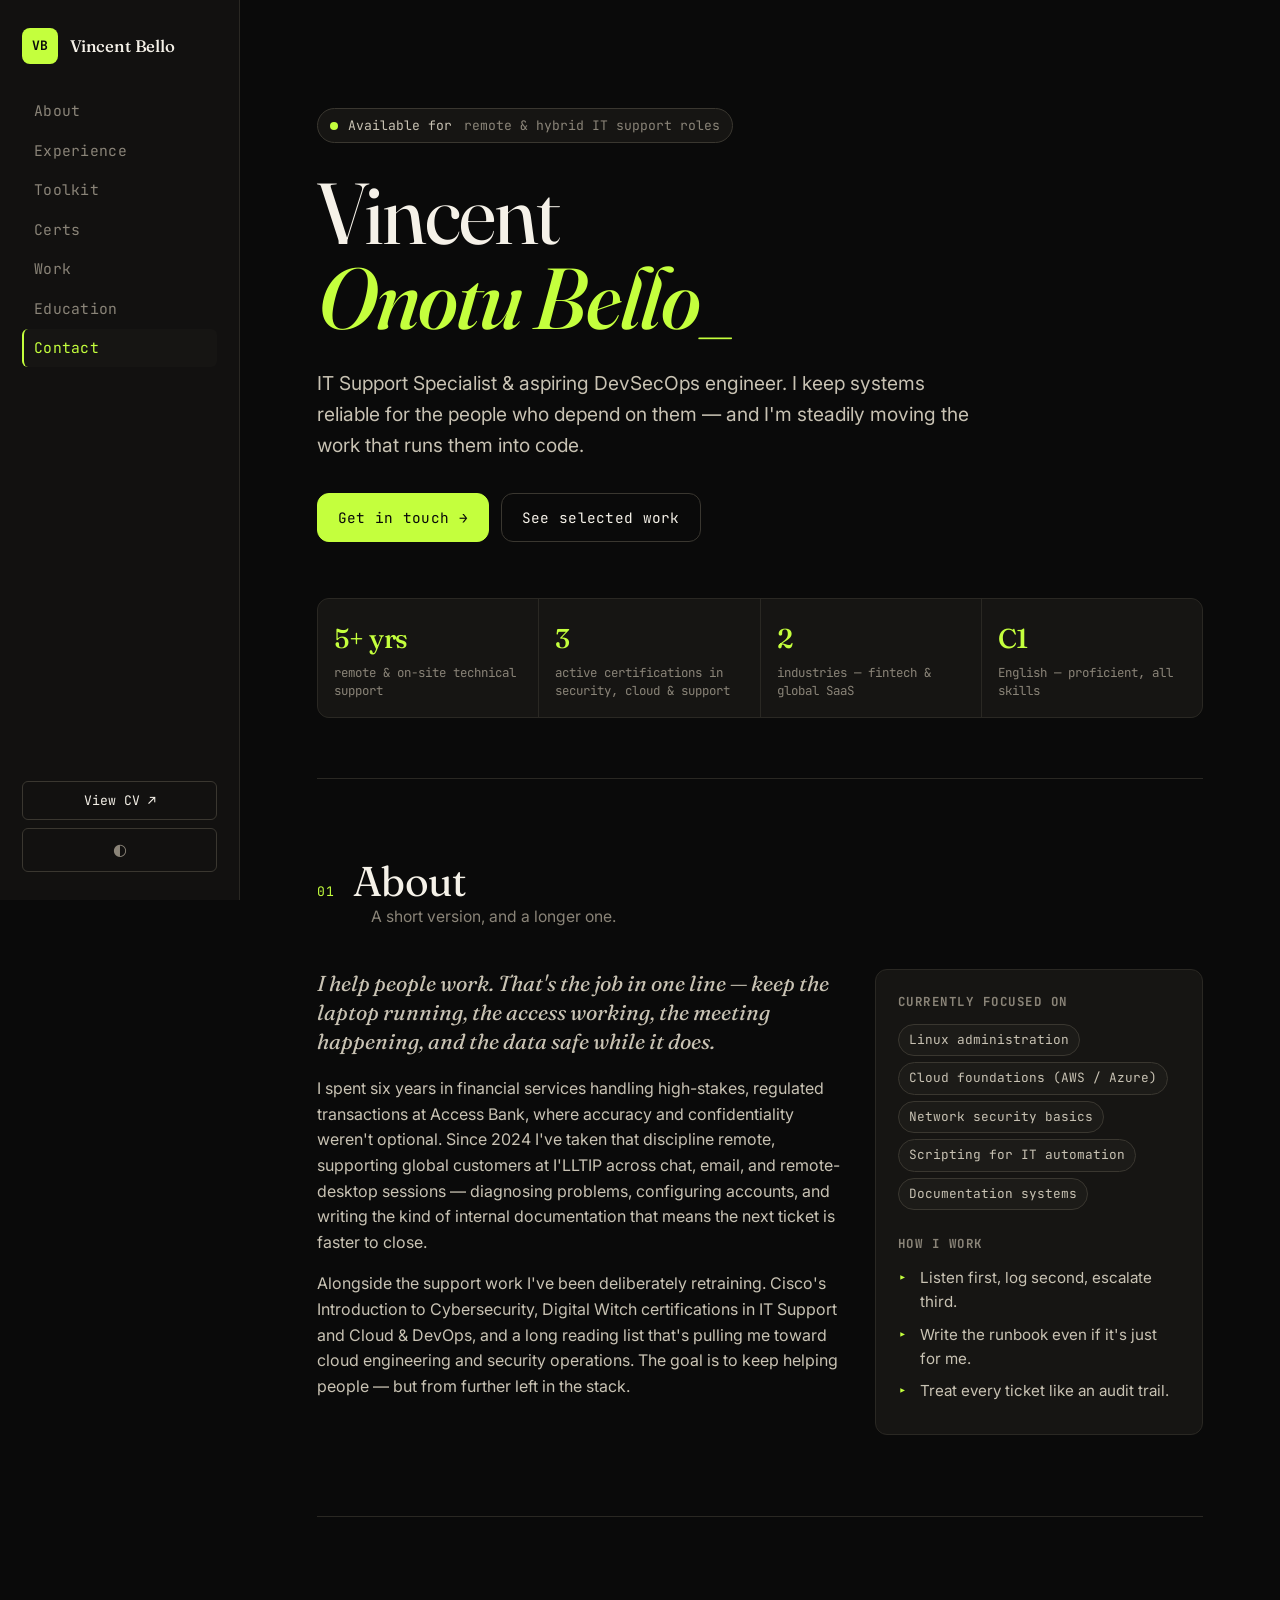
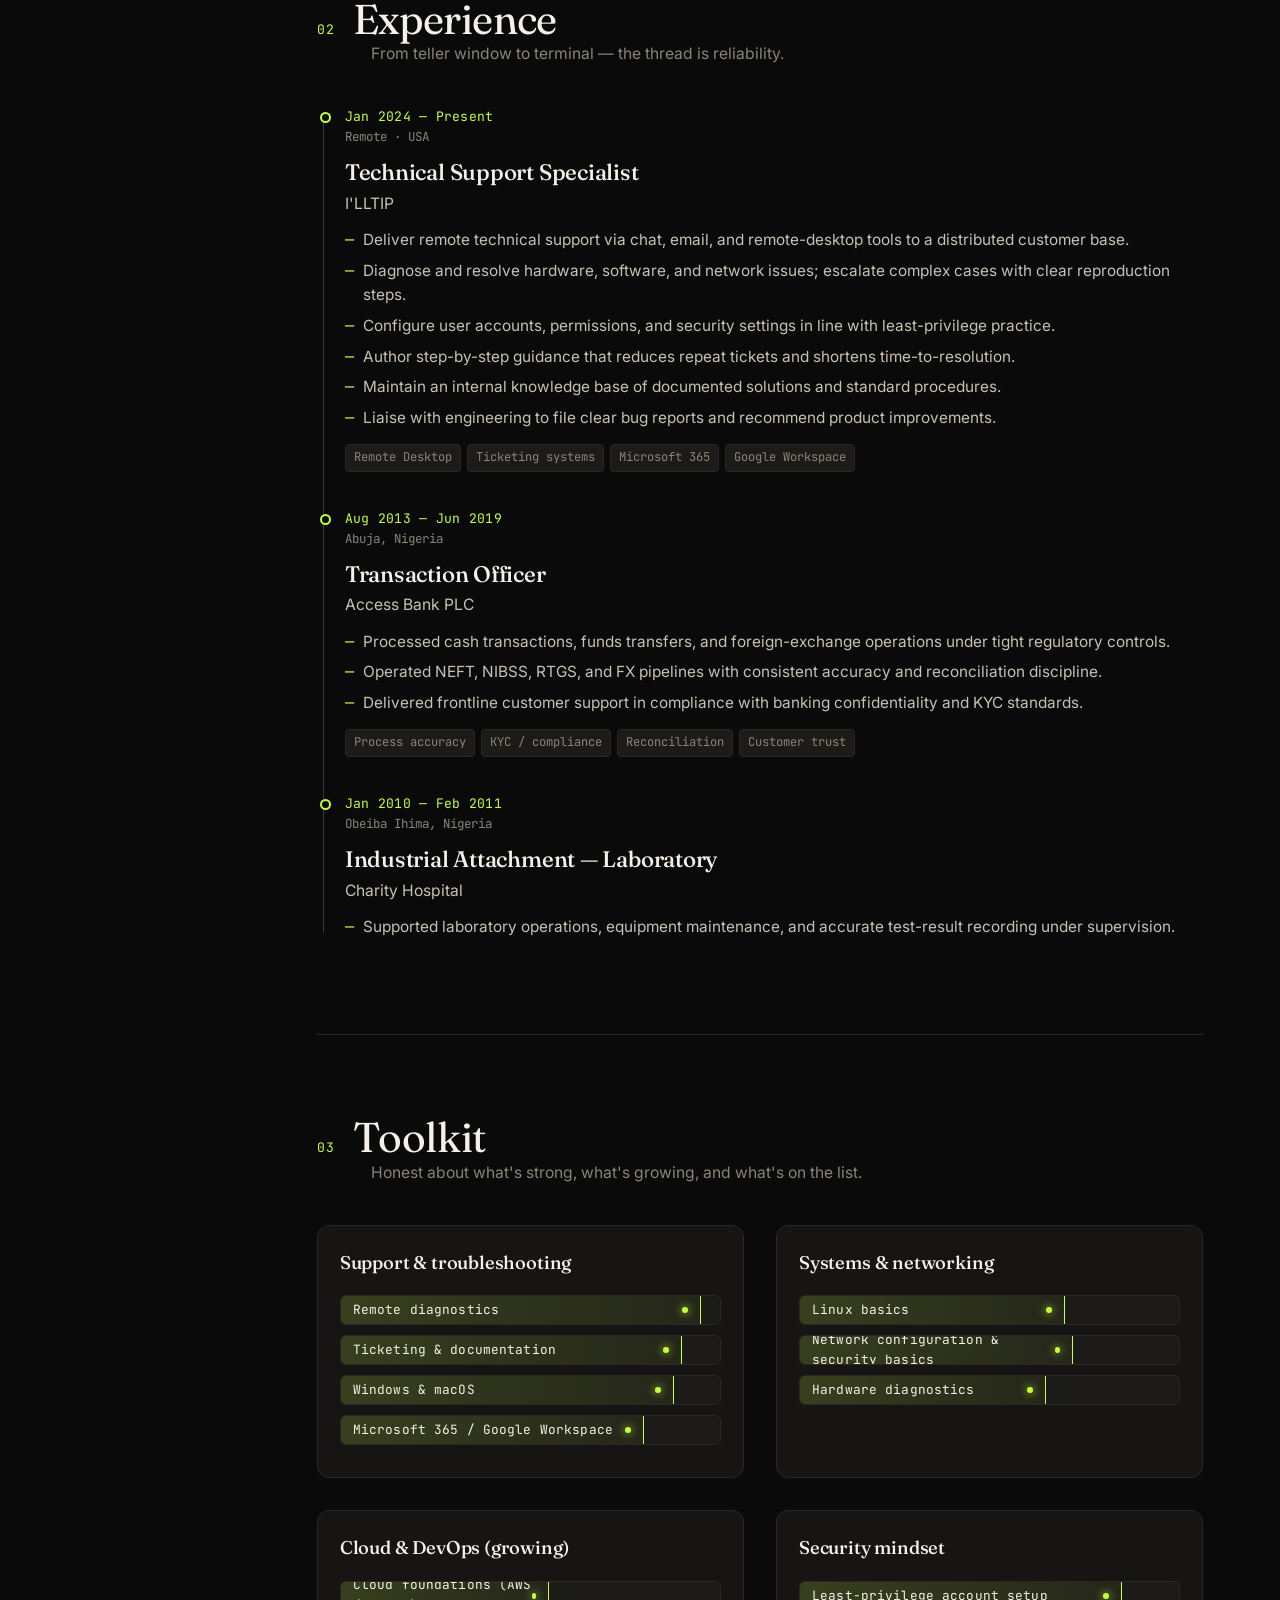
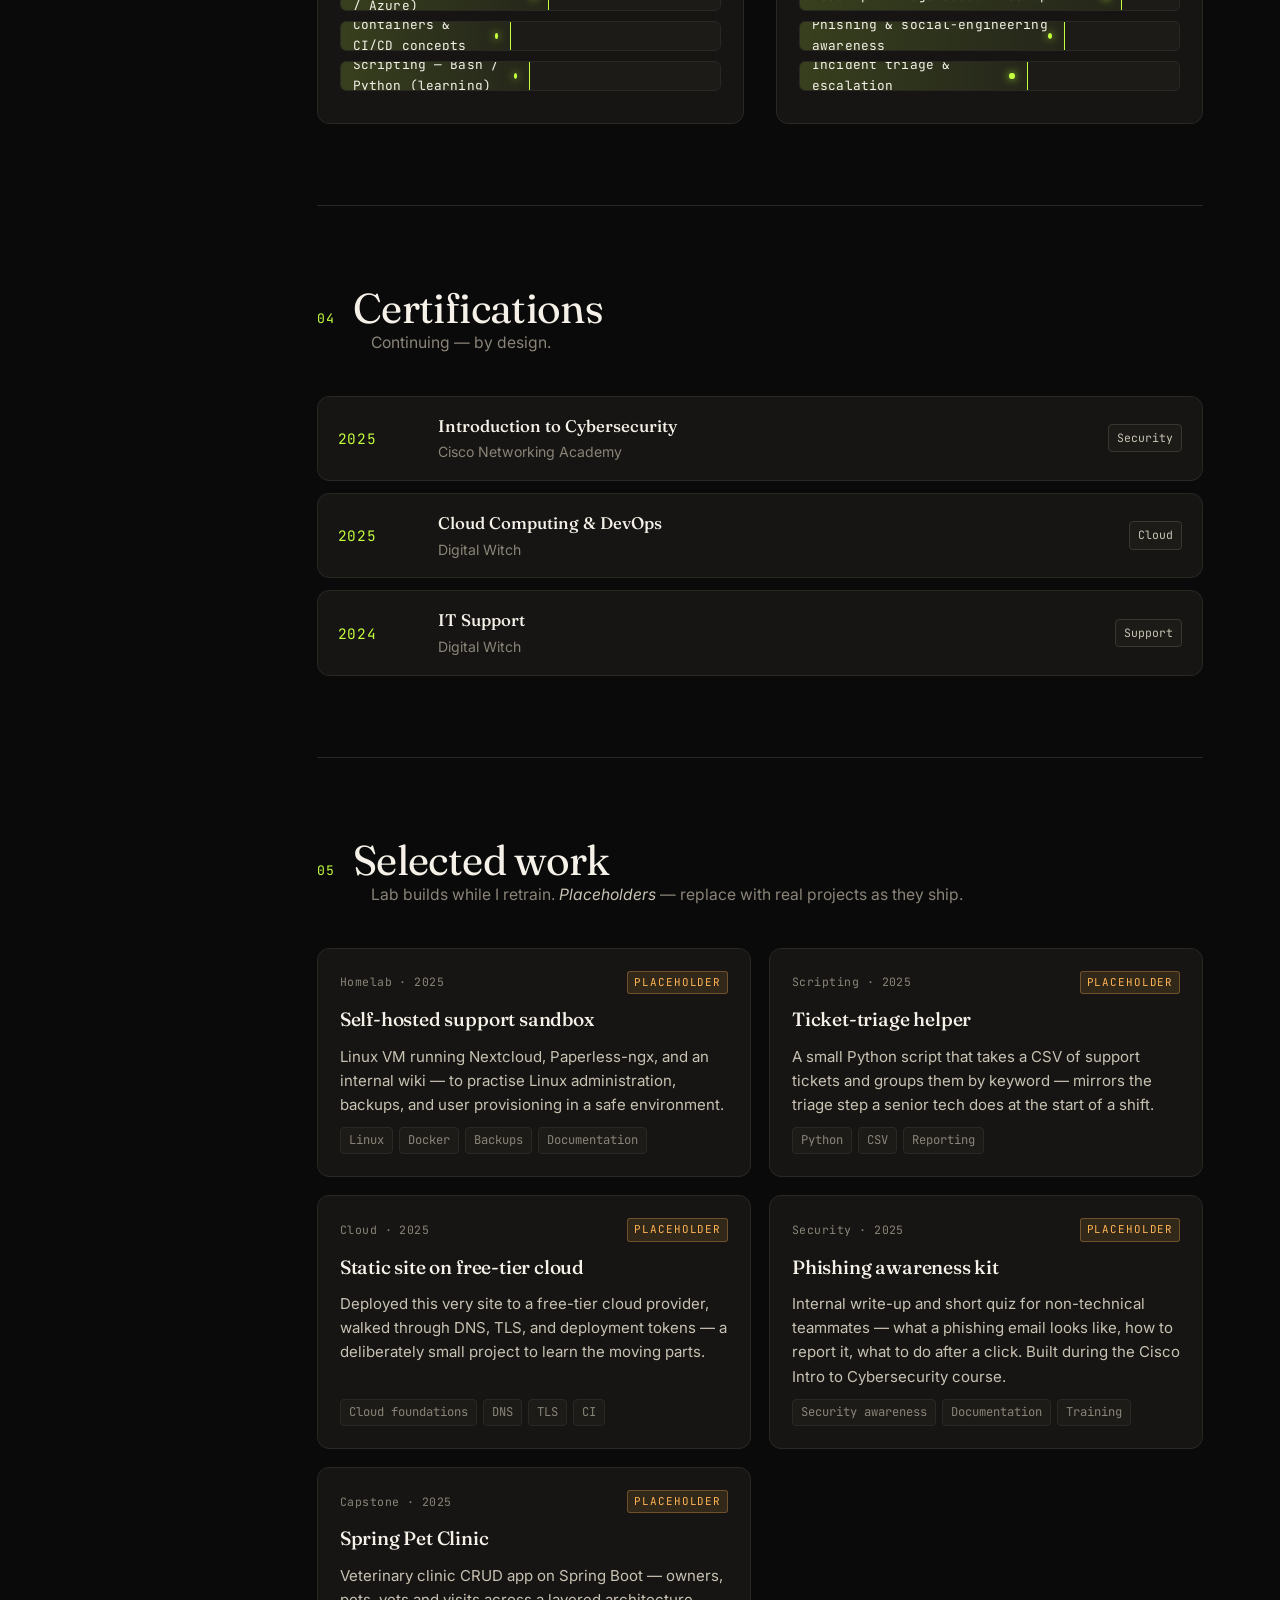
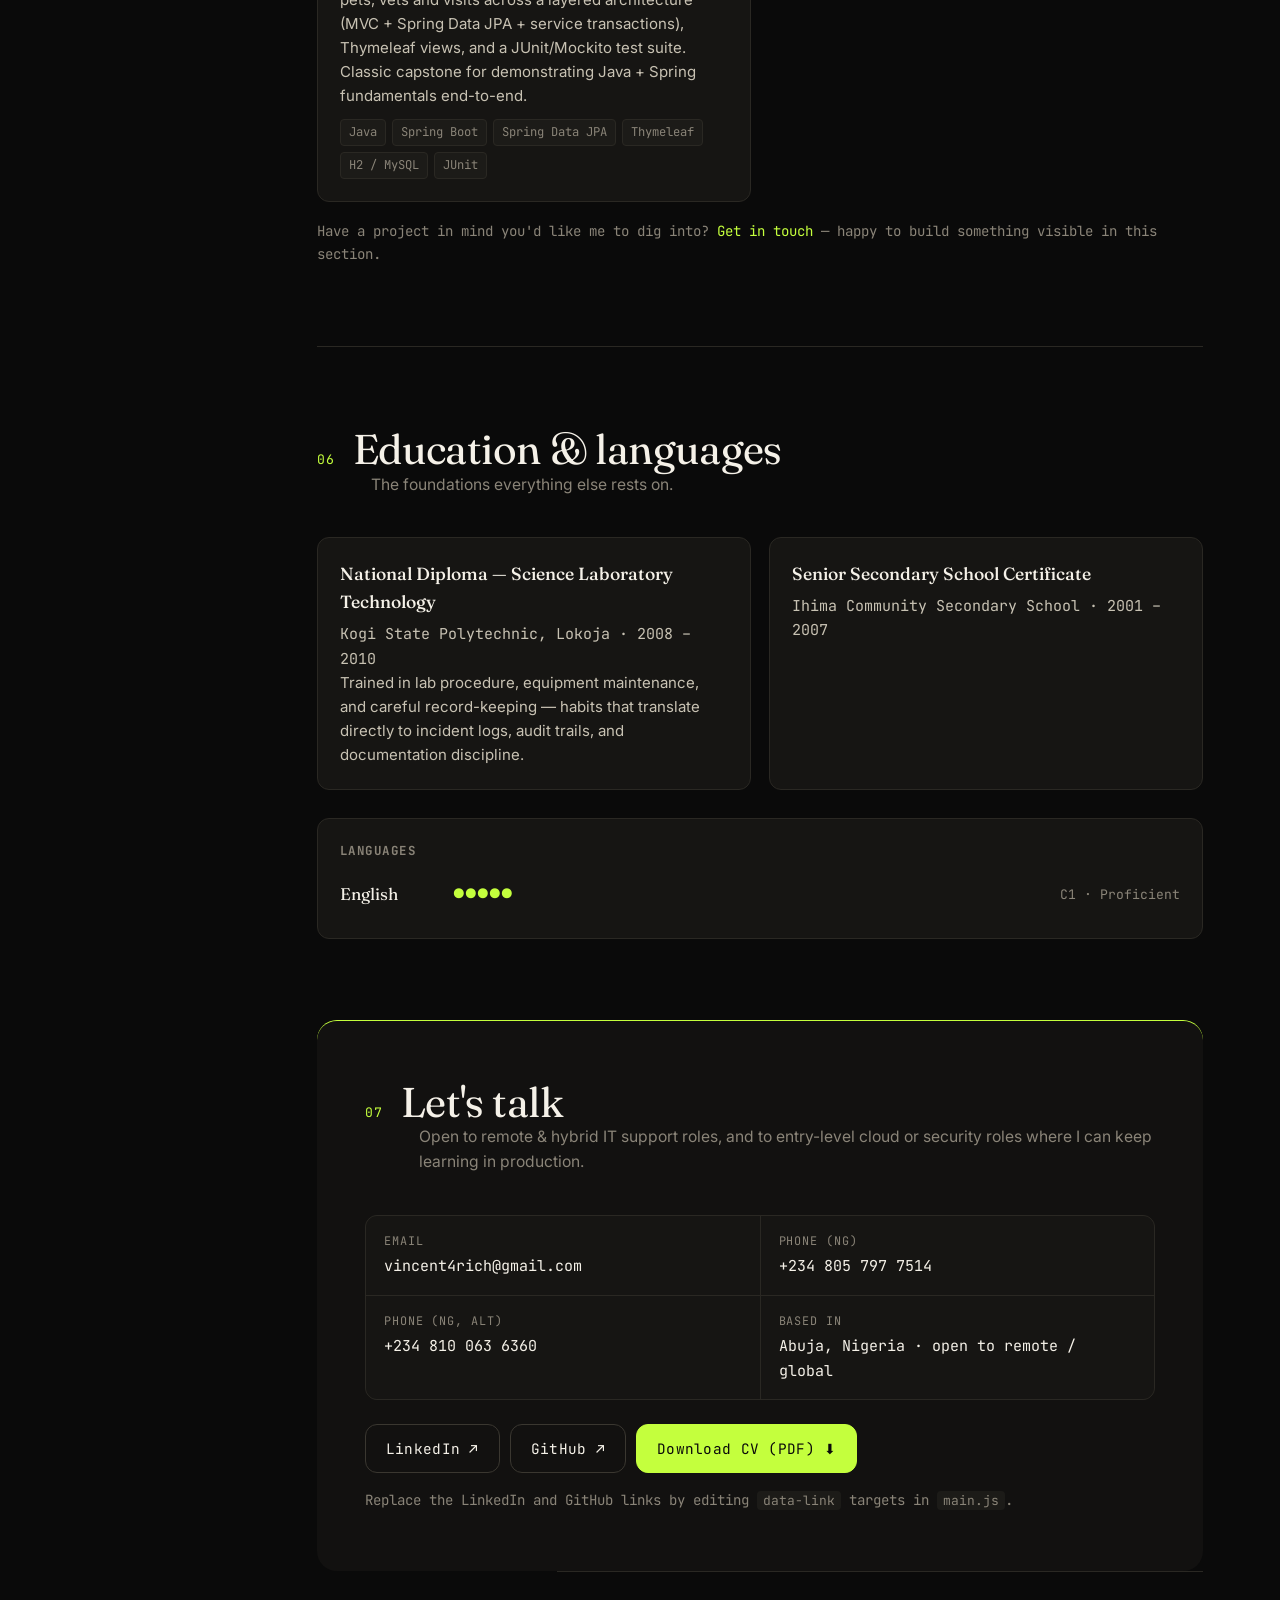
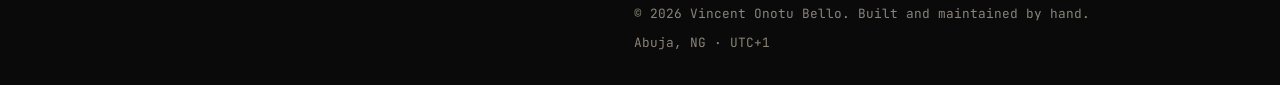
==== commit 0f4efd7d: "Add Spring Pet Clinic placeholder to selected work Capstone project placeholder (5th card) in the #w" ====
--- a/index.html
+++ b/index.html
@@ -285,6 +285,16 @@
           <p>Internal write-up and short quiz for non-technical teammates — what a phishing email looks like, how to report it, what to do after a click. Built during the Cisco Intro to Cybersecurity course.</p>
           <ul class="tag-list"><li>Security awareness</li><li>Documentation</li><li>Training</li></ul>
         </article>
+
+        <article class="card">
+          <div class="card__head">
+            <span class="card__badge">Capstone · 2025</span>
+            <span class="card__pin" title="Placeholder">placeholder</span>
+          </div>
+          <h3>Spring Pet Clinic</h3>
+          <p>Veterinary clinic CRUD app on Spring Boot — owners, pets, vets and visits across a layered architecture (MVC + Spring Data JPA + service transactions), Thymeleaf views, and a JUnit/Mockito test suite. Classic capstone for demonstrating Java + Spring fundamentals end-to-end.</p>
+          <ul class="tag-list"><li>Java</li><li>Spring Boot</li><li>Spring Data JPA</li><li>Thymeleaf</li><li>H2 / MySQL</li><li>JUnit</li></ul>
+        </article>
       </div>
 
       <p class="muted">Have a project in mind you'd like me to dig into? <a href="#contact">Get in touch</a> — happy to build something visible in this section.</p>
